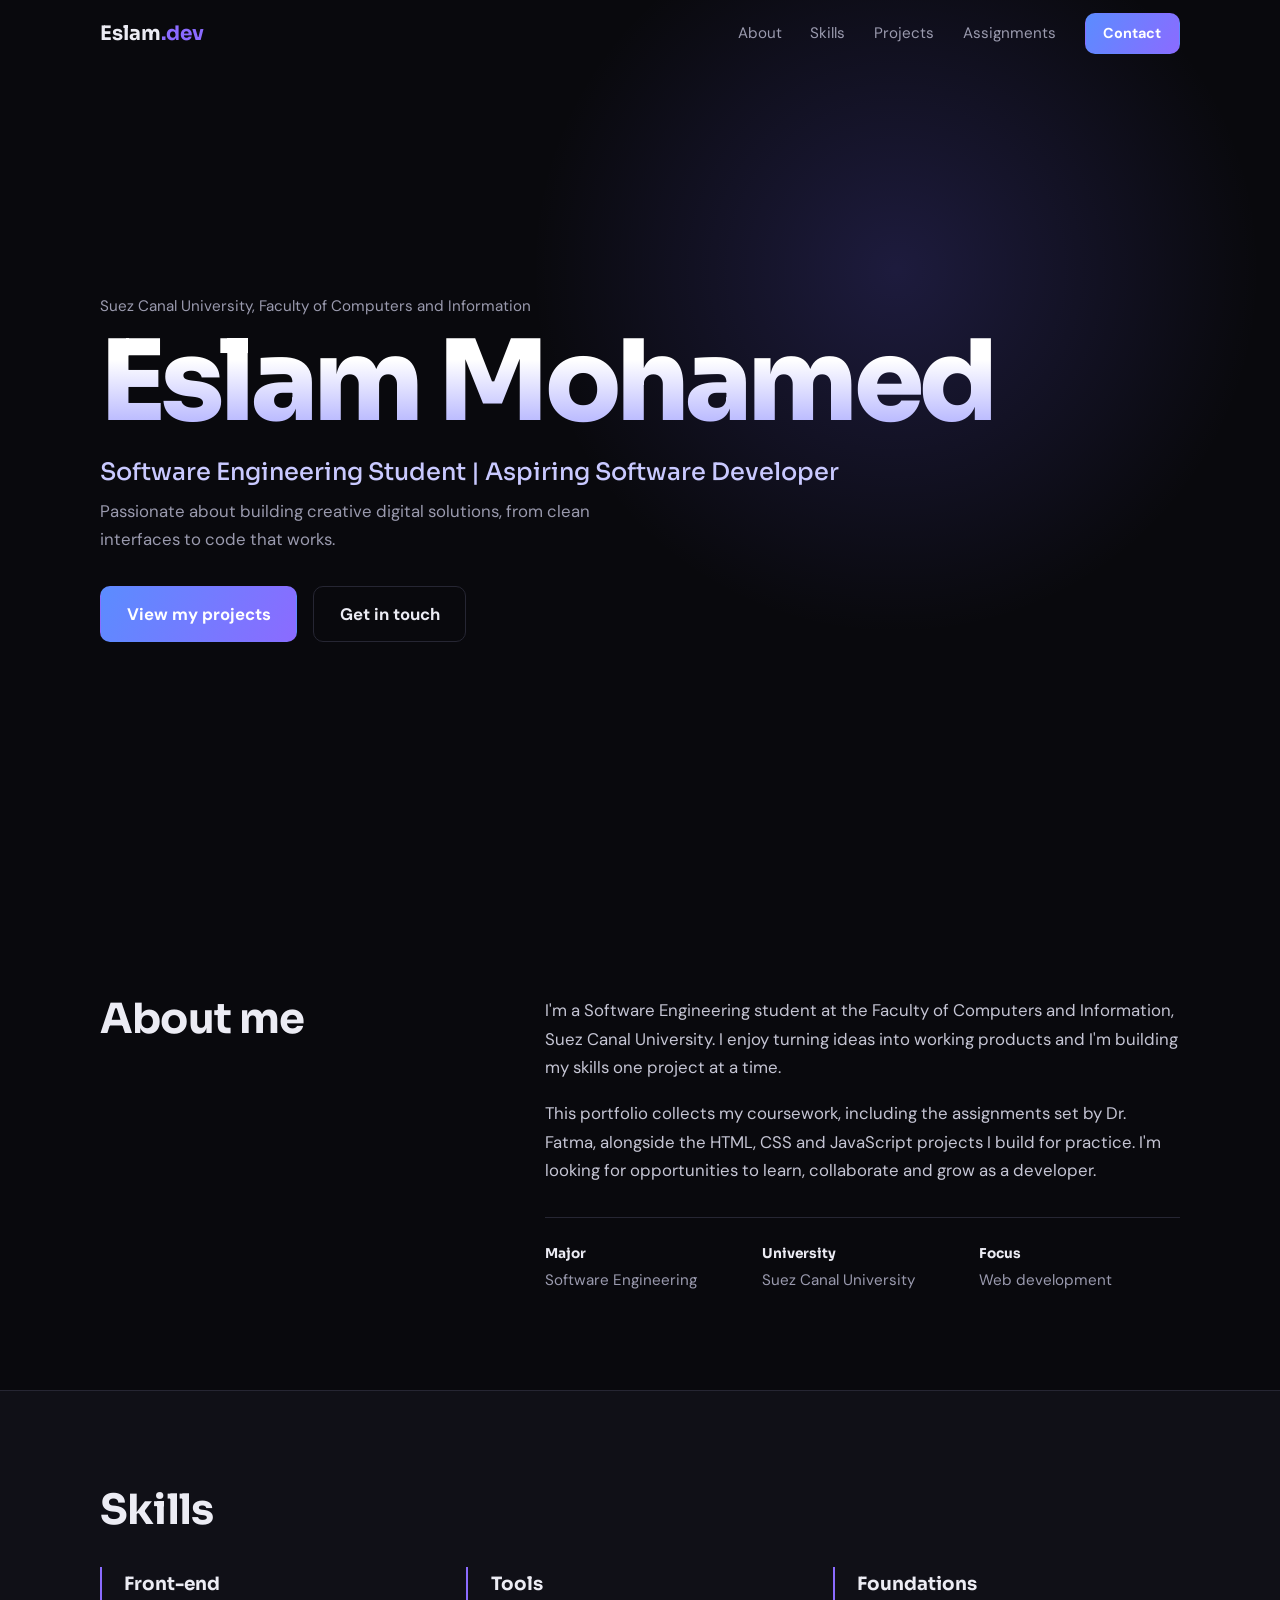
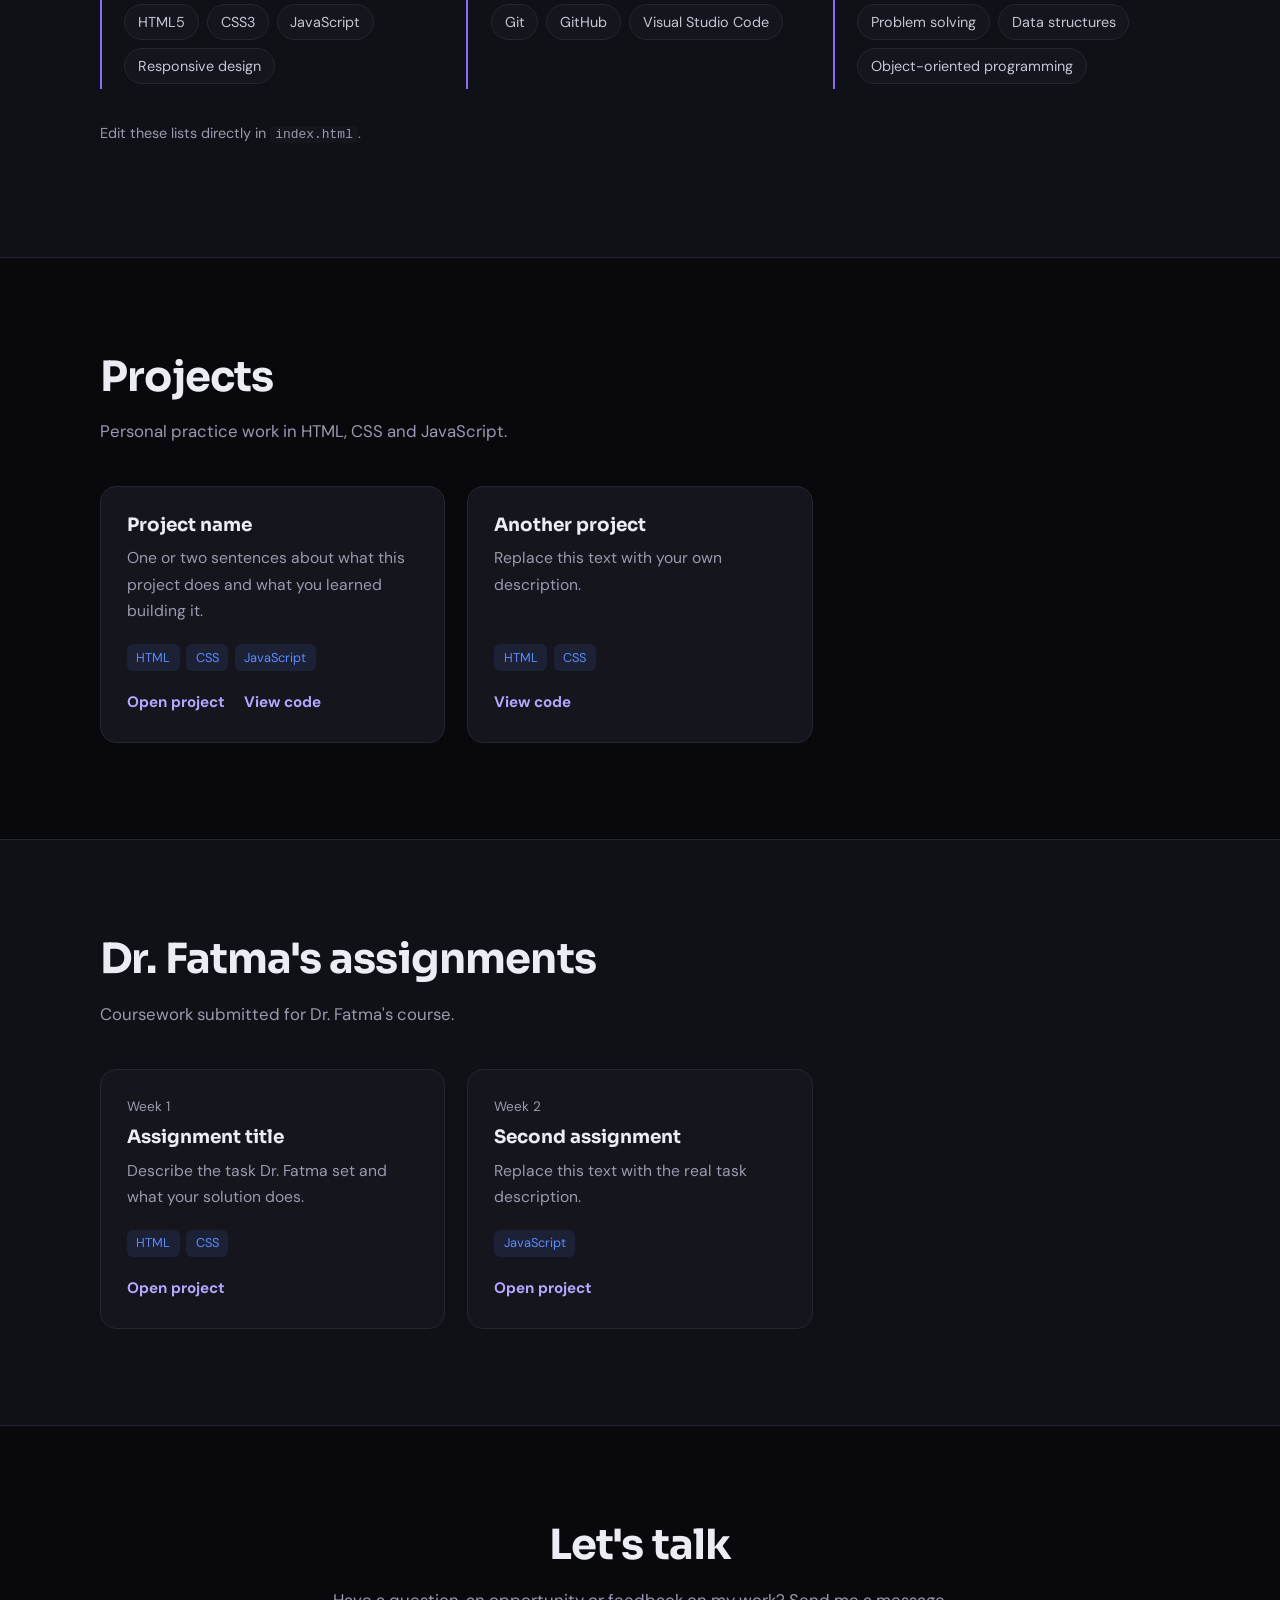
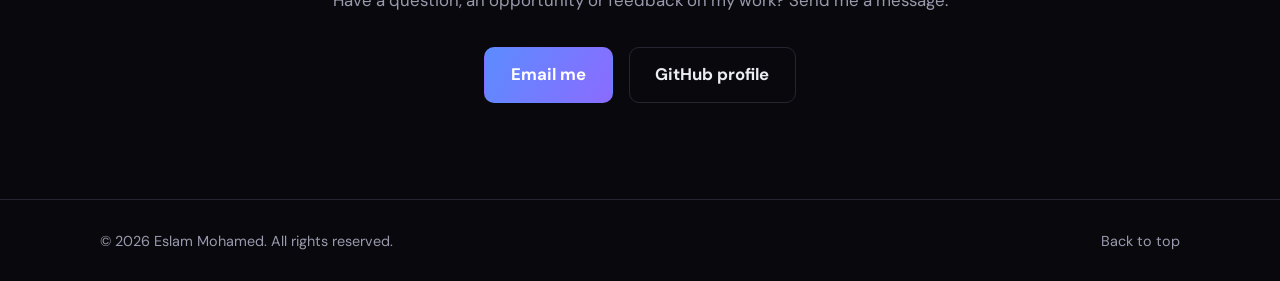
==== index.html @ 1f45b5ab "Add files via upload" ====
<!DOCTYPE html>
<html lang="en">
<head>
  <meta charset="UTF-8">
  <meta name="viewport" content="width=device-width, initial-scale=1.0">
  <title>Eslam Mohamed | Software Engineering Portfolio</title>
  <meta name="description" content="Portfolio of Eslam Mohamed, Software Engineering student at Suez Canal University.">
  <meta name="theme-color" content="#0a0a0f">
  <link rel="preconnect" href="https://fonts.googleapis.com">
  <link rel="preconnect" href="https://fonts.gstatic.com" crossorigin>
  <link href="https://fonts.googleapis.com/css2?family=DM+Sans:wght@400;500;700&family=Sora:wght@500;700;800&display=swap" rel="stylesheet">
  <link rel="stylesheet" href="css/style.css">
</head>
<body>
  <a class="skip" href="#home">Skip to content</a>

  <header class="nav" id="nav">
    <div class="wrap nav-in">
      <a href="#home" class="logo">Eslam<span>.dev</span></a>
      <button class="burger" id="burger" aria-label="Toggle menu" aria-expanded="false"><i></i><i></i></button>
      <nav class="links" id="links">
        <a href="#about">About</a>
        <a href="#skills">Skills</a>
        <a href="#projects">Projects</a>
        <a href="#assignments">Assignments</a>
        <a href="#contact" class="btn small">Contact</a>
      </nav>
    </div>
  </header>

  <main>
    <section class="hero" id="home">
      <div class="wrap">
        <p class="kicker">Suez Canal University, Faculty of Computers and Information</p>
        <h1>Eslam Mohamed</h1>
        <p class="role">Software Engineering Student | Aspiring Software Developer</p>
        <p class="lead">Passionate about building creative digital solutions, from clean interfaces to code that works.</p>
        <div class="cta">
          <a href="#projects" class="btn">View my projects</a>
          <a href="#contact" class="btn ghost">Get in touch</a>
        </div>
      </div>
    </section>

    <section id="about" class="section">
      <div class="wrap split">
        <div class="reveal">
          <h2>About me</h2>
        </div>
        <div class="reveal">
          <p>I'm a Software Engineering student at the Faculty of Computers and Information, Suez Canal University. I enjoy turning ideas into working products and I'm building my skills one project at a time.</p>
          <p>This portfolio collects my coursework, including the assignments set by Dr. Fatma, alongside the HTML, CSS and JavaScript projects I build for practice. I'm looking for opportunities to learn, collaborate and grow as a developer.</p>
          <ul class="facts">
            <li><b>Major</b>Software Engineering</li>
            <li><b>University</b>Suez Canal University</li>
            <li><b>Focus</b>Web development</li>
          </ul>
        </div>
      </div>
    </section>

    <section id="skills" class="section alt">
      <div class="wrap">
        <h2 class="reveal">Skills</h2>
        <div class="skill-grid">
          <article class="skill reveal">
            <h3>Front-end</h3>
            <ul><li>HTML5</li><li>CSS3</li><li>JavaScript</li><li>Responsive design</li></ul>
          </article>
          <article class="skill reveal">
            <h3>Tools</h3>
            <ul><li>Git</li><li>GitHub</li><li>Visual Studio Code</li></ul>
          </article>
          <article class="skill reveal">
            <h3>Foundations</h3>
            <ul><li>Problem solving</li><li>Data structures</li><li>Object-oriented programming</li></ul>
          </article>
        </div>
        <p class="note reveal">Edit these lists directly in <code>index.html</code>.</p>
      </div>
    </section>

    <section id="projects" class="section">
      <div class="wrap">
        <h2 class="reveal">Projects</h2>
        <p class="sub reveal">Personal practice work in HTML, CSS and JavaScript.</p>
        <div class="grid" id="projects-grid"></div>
      </div>
    </section>

    <section id="assignments" class="section alt">
      <div class="wrap">
        <h2 class="reveal">Dr. Fatma's assignments</h2>
        <p class="sub reveal">Coursework submitted for Dr. Fatma's course.</p>
        <div class="grid" id="assignments-grid"></div>
      </div>
    </section>

    <section id="contact" class="section">
      <div class="wrap contact reveal">
        <h2>Let's talk</h2>
        <p>Have a question, an opportunity or feedback on my work? Send me a message.</p>
        <div class="cta">
          <a class="btn" id="email-link" href="mailto:your.eslam.mohamed31227@gmail.com">Email me</a>
          <a class="btn ghost" id="github-link" href="https://github.com/EslamMohamed-SE" target="_blank" rel="noopener">GitHub profile</a>
        </div>
      </div>
    </section>
  </main>

  <footer class="footer">
    <div class="wrap foot-in">
      <p>&copy; <span id="year"></span> Eslam Mohamed. All rights reserved.</p>
      <a href="#home">Back to top</a>
    </div>
  </footer>

  <script src="js/data.js"></script>
  <script src="js/main.js"></script>
</body>
</html>
---- css/style.css ----
:root{
  --bg:#09090d; --bg2:#101017; --card:#15151e; --line:#262633;
  --text:#ececf4; --muted:#9a9aae;
  --blue:#5b8cff; --violet:#8b6bff;
  --grad:linear-gradient(120deg,var(--blue),var(--violet));
  --head:"Sora",system-ui,sans-serif; --body:"DM Sans",system-ui,sans-serif;
  --nav-h:68px;
}
*,*::before,*::after{box-sizing:border-box}
html{scroll-behavior:smooth;scroll-padding-top:var(--nav-h)}
body{margin:0;background:var(--bg);color:var(--text);font:400 1.05rem/1.7 var(--body);-webkit-font-smoothing:antialiased}
a{color:inherit;text-decoration:none}
ul{list-style:none;margin:0;padding:0}
code{background:var(--card);padding:.1em .4em;border-radius:4px;font-size:.9em}
:focus-visible{outline:2px solid var(--blue);outline-offset:3px;border-radius:4px}
.wrap{width:min(1080px,100% - 2.5rem);margin-inline:auto}
.skip{position:absolute;left:-999px;top:0;background:var(--blue);color:#000;padding:.5rem 1rem;z-index:100}
.skip:focus{left:0}

/* Nav */
.nav{position:fixed;inset:0 0 auto;height:var(--nav-h);z-index:50;transition:background .3s,border-color .3s;border-bottom:1px solid transparent}
.nav.scrolled{background:rgba(9,9,13,.85);backdrop-filter:blur(14px);border-color:var(--line)}
.nav-in{display:flex;align-items:center;justify-content:space-between;height:100%}
.logo{font:700 1.25rem var(--head)}
.logo span{color:var(--violet)}
.links{display:flex;align-items:center;gap:1.8rem;font-size:.95rem}
.links a:not(.btn){color:var(--muted);transition:color .2s}
.links a:not(.btn):hover,.links a.active{color:var(--text)}
.burger{display:none;background:none;border:0;width:40px;height:40px;cursor:pointer;position:relative}
.burger i{position:absolute;left:9px;right:9px;height:2px;background:var(--text);transition:transform .25s}
.burger i:first-child{top:15px}.burger i:last-child{top:23px}
.burger[aria-expanded="true"] i:first-child{transform:translateY(4px) rotate(45deg)}
.burger[aria-expanded="true"] i:last-child{transform:translateY(-4px) rotate(-45deg)}

/* Buttons */
.btn{display:inline-block;padding:.8rem 1.6rem;border-radius:10px;background:var(--grad);color:#fff;font-weight:700;border:1px solid transparent;cursor:pointer;transition:transform .2s,box-shadow .2s}
.btn:hover{transform:translateY(-2px);box-shadow:0 10px 30px -10px var(--violet)}
.btn.ghost{background:transparent;border-color:var(--line);color:var(--text)}
.btn.ghost:hover{border-color:var(--violet);box-shadow:none}
.btn.small{padding:.45rem 1.1rem;font-size:.9rem}

/* Hero */
.hero{min-height:100svh;display:flex;align-items:center;position:relative;overflow:hidden;padding:calc(var(--nav-h) + 2rem) 0 4rem}
.hero::before{content:"";position:absolute;inset:0;background:radial-gradient(520px circle at var(--mx,70%) var(--my,30%),rgba(110,100,255,.2),transparent 70%);pointer-events:none}
.hero .wrap{position:relative}
.hero h1{font:800 clamp(3rem,10vw,7rem)/1 var(--head);letter-spacing:-.04em;margin:.4rem 0 1.2rem;background:linear-gradient(180deg,#fff 30%,#a9a9ff);-webkit-background-clip:text;background-clip:text;color:transparent}
.kicker{color:var(--muted);margin:0;font-size:.95rem}
.role{font:500 clamp(1.1rem,2.6vw,1.5rem) var(--head);margin:0 0 .6rem;color:#c9c9ff}
.lead{max-width:46ch;color:var(--muted);margin:0 0 2rem}
.cta{display:flex;flex-wrap:wrap;gap:1rem}
.hero .wrap>*{animation:rise .8s cubic-bezier(.2,.7,.2,1) backwards}
.hero .wrap>:nth-child(2){animation-delay:.1s}.hero .wrap>:nth-child(3){animation-delay:.2s}
.hero .wrap>:nth-child(4){animation-delay:.3s}.hero .wrap>:nth-child(5){animation-delay:.4s}
@keyframes rise{from{opacity:0;transform:translateY(24px)}}

/* Sections */
.section{padding:6rem 0}
.alt{background:var(--bg2);border-block:1px solid var(--line)}
h2{font:700 clamp(1.9rem,4vw,2.6rem)/1.15 var(--head);letter-spacing:-.02em;margin:0 0 1rem}
h3{font:700 1.15rem var(--head);margin:0 0 .6rem}
.sub{color:var(--muted);margin:0 0 2.5rem;max-width:60ch}
.note{color:var(--muted);font-size:.9rem;margin-top:2rem}
.split{display:grid;grid-template-columns:1fr 1.6fr;gap:3rem}
.split p{margin:0 0 1.1rem;color:#c5c5d4;max-width:62ch}
.facts{display:grid;grid-template-columns:repeat(3,1fr);gap:1rem;margin-top:2rem;border-top:1px solid var(--line);padding-top:1.5rem}
.facts li{color:var(--muted);font-size:.95rem}
.facts b{display:block;color:var(--text);font-family:var(--head);font-size:.85rem;margin-bottom:.2rem}

/* Skills */
.skill-grid{display:grid;grid-template-columns:repeat(auto-fit,minmax(250px,1fr));gap:1.2rem;margin-top:2rem}
.skill{border-left:2px solid var(--violet);padding:.3rem 0 .3rem 1.4rem}
.skill ul{display:flex;flex-wrap:wrap;gap:.5rem}
.skill li{padding:.3rem .8rem;border:1px solid var(--line);border-radius:999px;font-size:.9rem;color:#c5c5d4;background:var(--card)}

/* Cards */
.grid{display:grid;grid-template-columns:repeat(auto-fill,minmax(300px,1fr));gap:1.4rem}
.card{background:var(--card);border:1px solid var(--line);border-radius:16px;padding:1.6rem;display:flex;flex-direction:column;transition:transform .25s,border-color .25s}
.card:hover{transform:translateY(-4px);border-color:var(--violet)}
.card p{color:var(--muted);margin:0 0 1.2rem;font-size:.98rem;flex:1}
.tags{display:flex;flex-wrap:wrap;gap:.4rem;margin-bottom:1.2rem}
.tags span{font-size:.8rem;color:var(--blue);background:rgba(91,140,255,.1);padding:.15rem .6rem;border-radius:6px}
.card-links{display:flex;gap:1.2rem;font-weight:700;font-size:.95rem}
.card-links a{color:#b5a6ff;border-bottom:1px solid transparent}
.card-links a:hover{border-color:currentColor}
.card p.meta{font-size:.85rem;color:var(--muted);margin:0 0 .4rem;flex:none}
.empty{color:var(--muted);grid-column:1/-1}

/* Contact + footer */
.contact{max-width:640px;text-align:center}
.contact p{color:var(--muted);margin:0 0 2rem}
.contact .cta{justify-content:center}
.footer{border-top:1px solid var(--line);padding:1.8rem 0;color:var(--muted);font-size:.9rem}
.foot-in{display:flex;justify-content:space-between;flex-wrap:wrap;gap:.5rem}
.foot-in p{margin:0}.foot-in a:hover{color:var(--text)}

/* Scroll reveal */
.js .reveal{opacity:0;transform:translateY(18px);transition:opacity .6s,transform .6s}
.js .reveal.in{opacity:1;transform:none}

/* Responsive */
@media (max-width:900px){
  .split{grid-template-columns:1fr;gap:1rem}
}
@media (max-width:760px){
  .burger{display:block}
  .links{position:fixed;top:var(--nav-h);left:0;right:0;flex-direction:column;align-items:flex-start;gap:1.2rem;padding:1.5rem 1.25rem;background:rgba(9,9,13,.97);border-bottom:1px solid var(--line);transform:translateY(-120%);transition:transform .3s;visibility:hidden}
  .links.open{transform:none;visibility:visible}
  .facts{grid-template-columns:1fr}
  .section{padding:4.5rem 0}
}
@media (prefers-reduced-motion:reduce){
  html{scroll-behavior:auto}
  *{animation:none!important;transition:none!important}
  .js .reveal{opacity:1;transform:none}
}
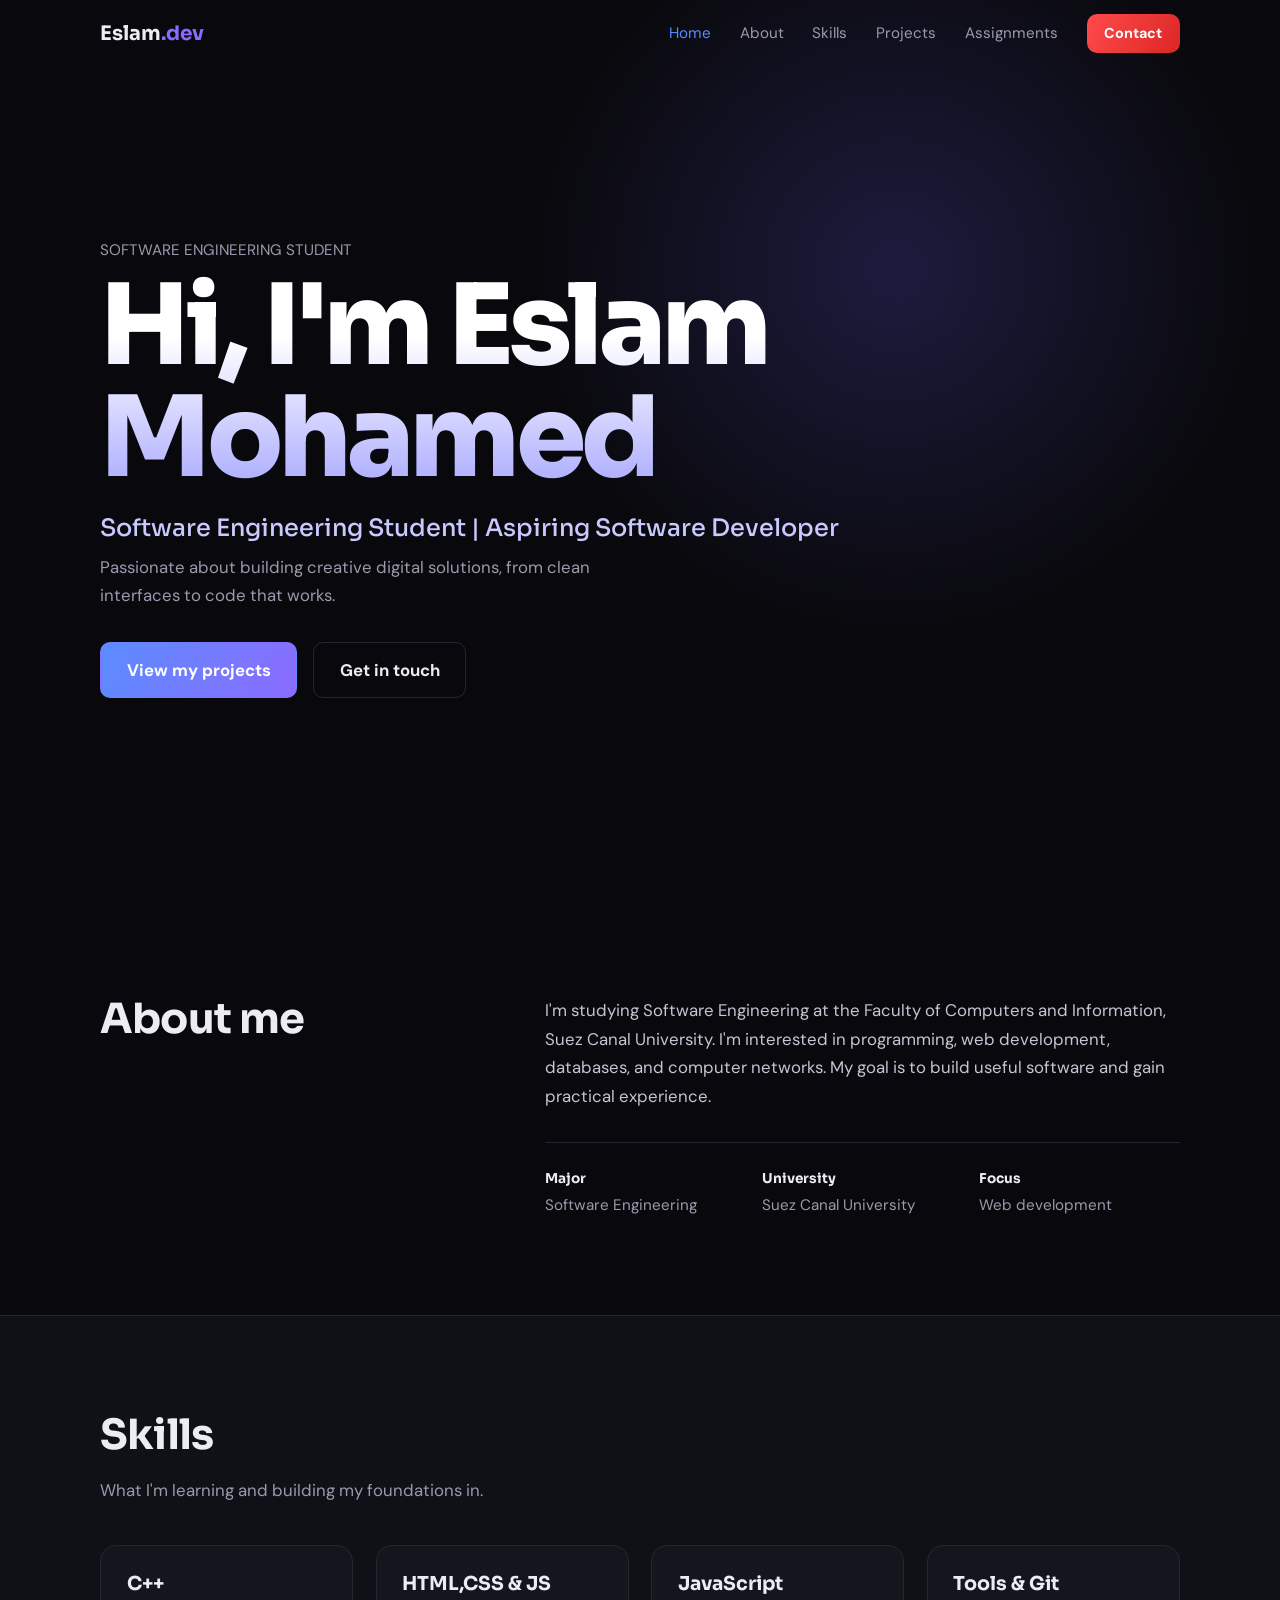
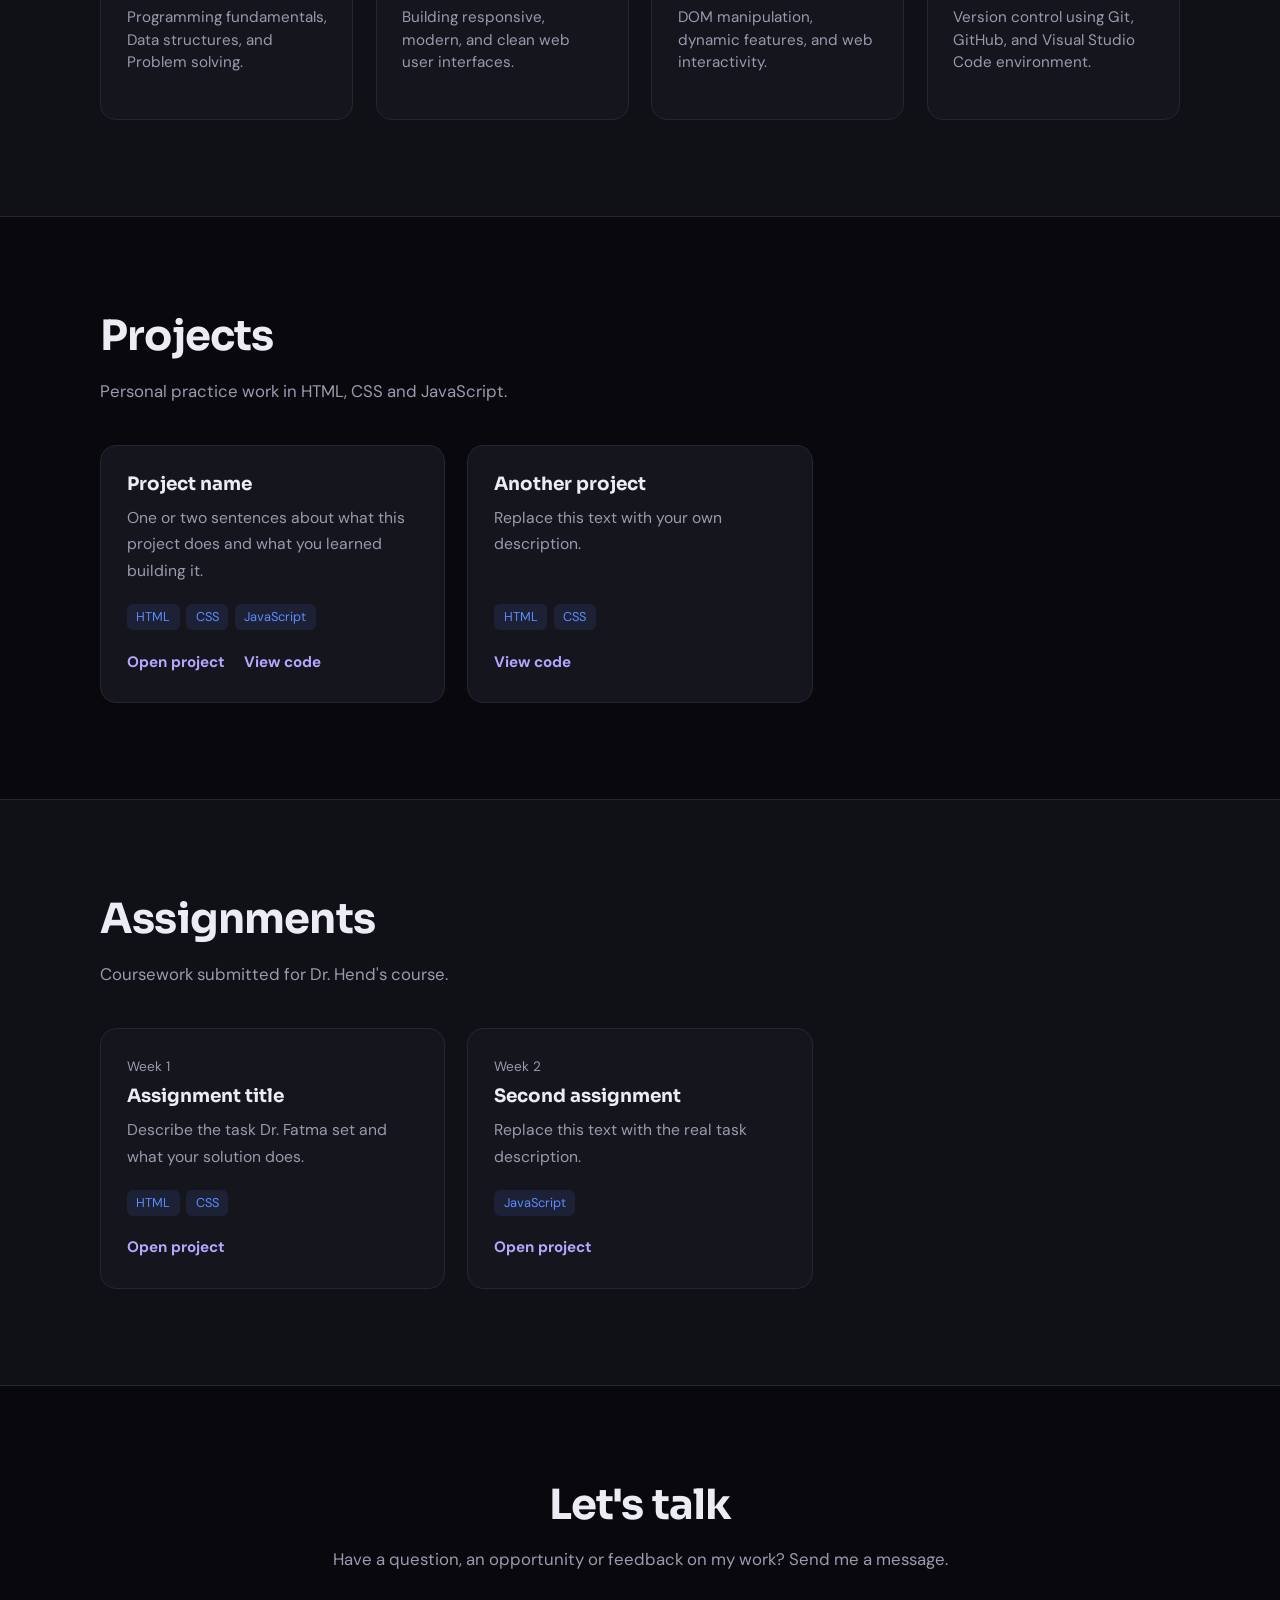
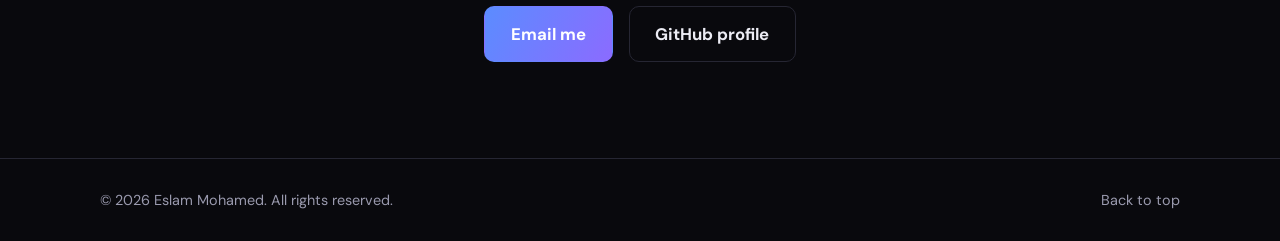
==== commit 6511983f: "Add files via upload" ====
--- a/index.html
+++ b/index.html
@@ -14,25 +14,26 @@
 <body>
   <a class="skip" href="#home">Skip to content</a>
 
-  <header class="nav" id="nav">
-    <div class="wrap nav-in">
-      <a href="#home" class="logo">Eslam<span>.dev</span></a>
-      <button class="burger" id="burger" aria-label="Toggle menu" aria-expanded="false"><i></i><i></i></button>
-      <nav class="links" id="links">
-        <a href="#about">About</a>
-        <a href="#skills">Skills</a>
-        <a href="#projects">Projects</a>
-        <a href="#assignments">Assignments</a>
-        <a href="#contact" class="btn small">Contact</a>
-      </nav>
-    </div>
-  </header>
+ <header class="nav" id="nav">
+  <div class="wrap nav-in">
+    <a href="#home" class="logo">Eslam<span>.dev</span></a>
+    <button class="burger" id="burger" aria-label="Toggle menu" aria-expanded="false"><i></i><i></i></button>
+    <nav class="links" id="links">
+      <a href="#home">Home</a>
+      <a href="#about">About</a>
+      <a href="#skills">Skills</a>
+      <a href="#projects">Projects</a>
+      <a href="#assignments">Assignments</a>
+      <a href="#contact" class="btn small btn-danger">Contact</a>
+    </nav>
+  </div>
+</header>
 
   <main>
     <section class="hero" id="home">
       <div class="wrap">
-        <p class="kicker">Suez Canal University, Faculty of Computers and Information</p>
-        <h1>Eslam Mohamed</h1>
+        <p class="kicker">SOFTWARE ENGINEERING STUDENT</p>
+        <h1>Hi, I'm Eslam Mohamed</h1>
         <p class="role">Software Engineering Student | Aspiring Software Developer</p>
         <p class="lead">Passionate about building creative digital solutions, from clean interfaces to code that works.</p>
         <div class="cta">
@@ -48,8 +49,7 @@
           <h2>About me</h2>
         </div>
         <div class="reveal">
-          <p>I'm a Software Engineering student at the Faculty of Computers and Information, Suez Canal University. I enjoy turning ideas into working products and I'm building my skills one project at a time.</p>
-          <p>This portfolio collects my coursework, including the assignments set by Dr. Fatma, alongside the HTML, CSS and JavaScript projects I build for practice. I'm looking for opportunities to learn, collaborate and grow as a developer.</p>
+          <p>I'm studying Software Engineering at the Faculty of Computers and Information, Suez Canal University. I'm interested in programming, web development, databases, and computer networks. My goal is to build useful software and gain practical experience.</p>
           <ul class="facts">
             <li><b>Major</b>Software Engineering</li>
             <li><b>University</b>Suez Canal University</li>
@@ -59,24 +59,38 @@
       </div>
     </section>
 
-    <section id="skills" class="section alt">
+ <section id="skills" class="section alt">
       <div class="wrap">
         <h2 class="reveal">Skills</h2>
+        <p class="sub reveal">What I'm learning and building my foundations in.</p>
+        
         <div class="skill-grid">
-          <article class="skill reveal">
-            <h3>Front-end</h3>
-            <ul><li>HTML5</li><li>CSS3</li><li>JavaScript</li><li>Responsive design</li></ul>
+          
+          <article class="skill-card reveal">
+            <h3>C++</h3>
+            <p>Programming fundamentals, Data structures, and Problem solving.</p>
+
           </article>
-          <article class="skill reveal">
-            <h3>Tools</h3>
-            <ul><li>Git</li><li>GitHub</li><li>Visual Studio Code</li></ul>
+
+          <article class="skill-card reveal">
+            <h3>HTML,CSS & JS</h3>
+            <p>Building responsive, modern, and clean web user interfaces.</p>
+
           </article>
-          <article class="skill reveal">
-            <h3>Foundations</h3>
-            <ul><li>Problem solving</li><li>Data structures</li><li>Object-oriented programming</li></ul>
+
+          <article class="skill-card reveal">
+            <h3>JavaScript</h3>
+            <p>DOM manipulation, dynamic features, and web interactivity.</p>
+
           </article>
+
+          <article class="skill-card reveal">
+            <h3>Tools & Git</h3>
+            <p>Version control using Git, GitHub, and Visual Studio Code environment.</p>
+
+          </article>
+
         </div>
-        <p class="note reveal">Edit these lists directly in <code>index.html</code>.</p>
       </div>
     </section>
 
@@ -90,8 +104,8 @@
 
     <section id="assignments" class="section alt">
       <div class="wrap">
-        <h2 class="reveal">Dr. Fatma's assignments</h2>
-        <p class="sub reveal">Coursework submitted for Dr. Fatma's course.</p>
+        <h2 class="reveal">Assignments</h2>
+        <p class="sub reveal">Coursework submitted for Dr. Hend's course.</p>
         <div class="grid" id="assignments-grid"></div>
       </div>
     </section>
@@ -101,7 +115,7 @@
         <h2>Let's talk</h2>
         <p>Have a question, an opportunity or feedback on my work? Send me a message.</p>
         <div class="cta">
-          <a class="btn" id="email-link" href="mailto:your.eslam.mohamed31227@gmail.com">Email me</a>
+          <a class="btn" id="email-link" href="mailto:your.eslam.mohamed31227@gmail">Email me</a>
           <a class="btn ghost" id="github-link" href="https://github.com/EslamMohamed-SE" target="_blank" rel="noopener">GitHub profile</a>
         </div>
       </div>
--- a/css/style.css
+++ b/css/style.css
@@ -66,12 +66,50 @@
 .facts li{color:var(--muted);font-size:.95rem}
 .facts b{display:block;color:var(--text);font-family:var(--head);font-size:.85rem;margin-bottom:.2rem}
 
-/* Skills */
-.skill-grid{display:grid;grid-template-columns:repeat(auto-fit,minmax(250px,1fr));gap:1.2rem;margin-top:2rem}
-.skill{border-left:2px solid var(--violet);padding:.3rem 0 .3rem 1.4rem}
-.skill ul{display:flex;flex-wrap:wrap;gap:.5rem}
-.skill li{padding:.3rem .8rem;border:1px solid var(--line);border-radius:999px;font-size:.9rem;color:#c5c5d4;background:var(--card)}
-
+/* Skills Cards - Custom Layout */
+.skill-grid {
+  display: grid;
+  grid-template-columns: repeat(auto-fill, minmax(240px, 1fr));
+  gap: 1.4rem;
+  margin-top: 1.5rem;
+}
+
+.skill-card {
+  background: var(--card);
+  border: 1px solid var(--line);
+  border-radius: 16px;
+  padding: 1.6rem;
+  display: flex;
+  flex-direction: column;
+  justify-content: space-between;
+  transition: transform 0.25s, border-color 0.25s, box-shadow 0.25s;
+}
+
+.skill-card:hover {
+  transform: translateY(-4px);
+  border-color: var(--violet);
+  box-shadow: 0 10px 30px -10px rgba(139, 107, 255, 0.15);
+}
+
+.skill-card h3 {
+  font: 700 1.2rem var(--head);
+  color: var(--text);
+  margin: 0 0 0.6rem 0;
+}
+
+.skill-card p {
+  color: var(--muted);
+  font-size: 0.95rem;
+  line-height: 1.5;
+  margin: 0 0 1.2rem 0;
+  flex: 1;
+}
+
+.skill-status {
+  font-size: 0.85rem;
+  font-weight: 700;
+  color: var(--blue);
+}
 /* Cards */
 .grid{display:grid;grid-template-columns:repeat(auto-fill,minmax(300px,1fr));gap:1.4rem}
 .card{background:var(--card);border:1px solid var(--line);border-radius:16px;padding:1.6rem;display:flex;flex-direction:column;transition:transform .25s,border-color .25s}
@@ -113,3 +151,73 @@
   *{animation:none!important;transition:none!important}
   .js .reveal{opacity:1;transform:none}
 }
+/* ==========================================
+   1. Navigation Active Link & Contact Button
+   ========================================== */
+
+/* جعل اللينك النشط ينور باللون الأزرق */
+.links a:not(.btn).active,
+.links a:not(.btn):hover {
+  color: var(--blue) !important;
+}
+
+/* تحويل زرار Contact للون الأحمر */
+.btn.btn-danger {
+  background: linear-gradient(120deg, #ff4b4b, #dc2626) !important;
+  color: #ffffff !important;
+  border: none;
+}
+
+.btn.btn-danger:hover {
+  box-shadow: 0 10px 25px -10px rgba(220, 38, 38, 0.5) !important;
+  transform: translateY(-2px);
+}
+
+
+/* ==========================================
+   2. Skills Cards Layout
+   ========================================== */
+
+.skill-grid {
+  display: grid;
+  grid-template-columns: repeat(auto-fill, minmax(240px, 1fr));
+  gap: 1.4rem;
+  margin-top: 1.5rem;
+}
+
+.skill-card {
+  background: var(--card);
+  border: 1px solid var(--line);
+  border-radius: 16px;
+  padding: 1.6rem;
+  display: flex;
+  flex-direction: column;
+  justify-content: space-between;
+  transition: transform 0.25s, border-color 0.25s, box-shadow 0.25s;
+}
+
+.skill-card:hover {
+  transform: translateY(-4px);
+  border-color: var(--violet);
+  box-shadow: 0 10px 30px -10px rgba(139, 107, 255, 0.15);
+}
+
+.skill-card h3 {
+  font: 700 1.2rem var(--head);
+  color: var(--text);
+  margin: 0 0 0.6rem 0;
+}
+
+.skill-card p {
+  color: var(--muted);
+  font-size: 0.95rem;
+  line-height: 1.5;
+  margin: 0 0 1.2rem 0;
+  flex: 1;
+}
+
+.skill-status {
+  font-size: 0.85rem;
+  font-weight: 700;
+  color: var(--blue);
+}
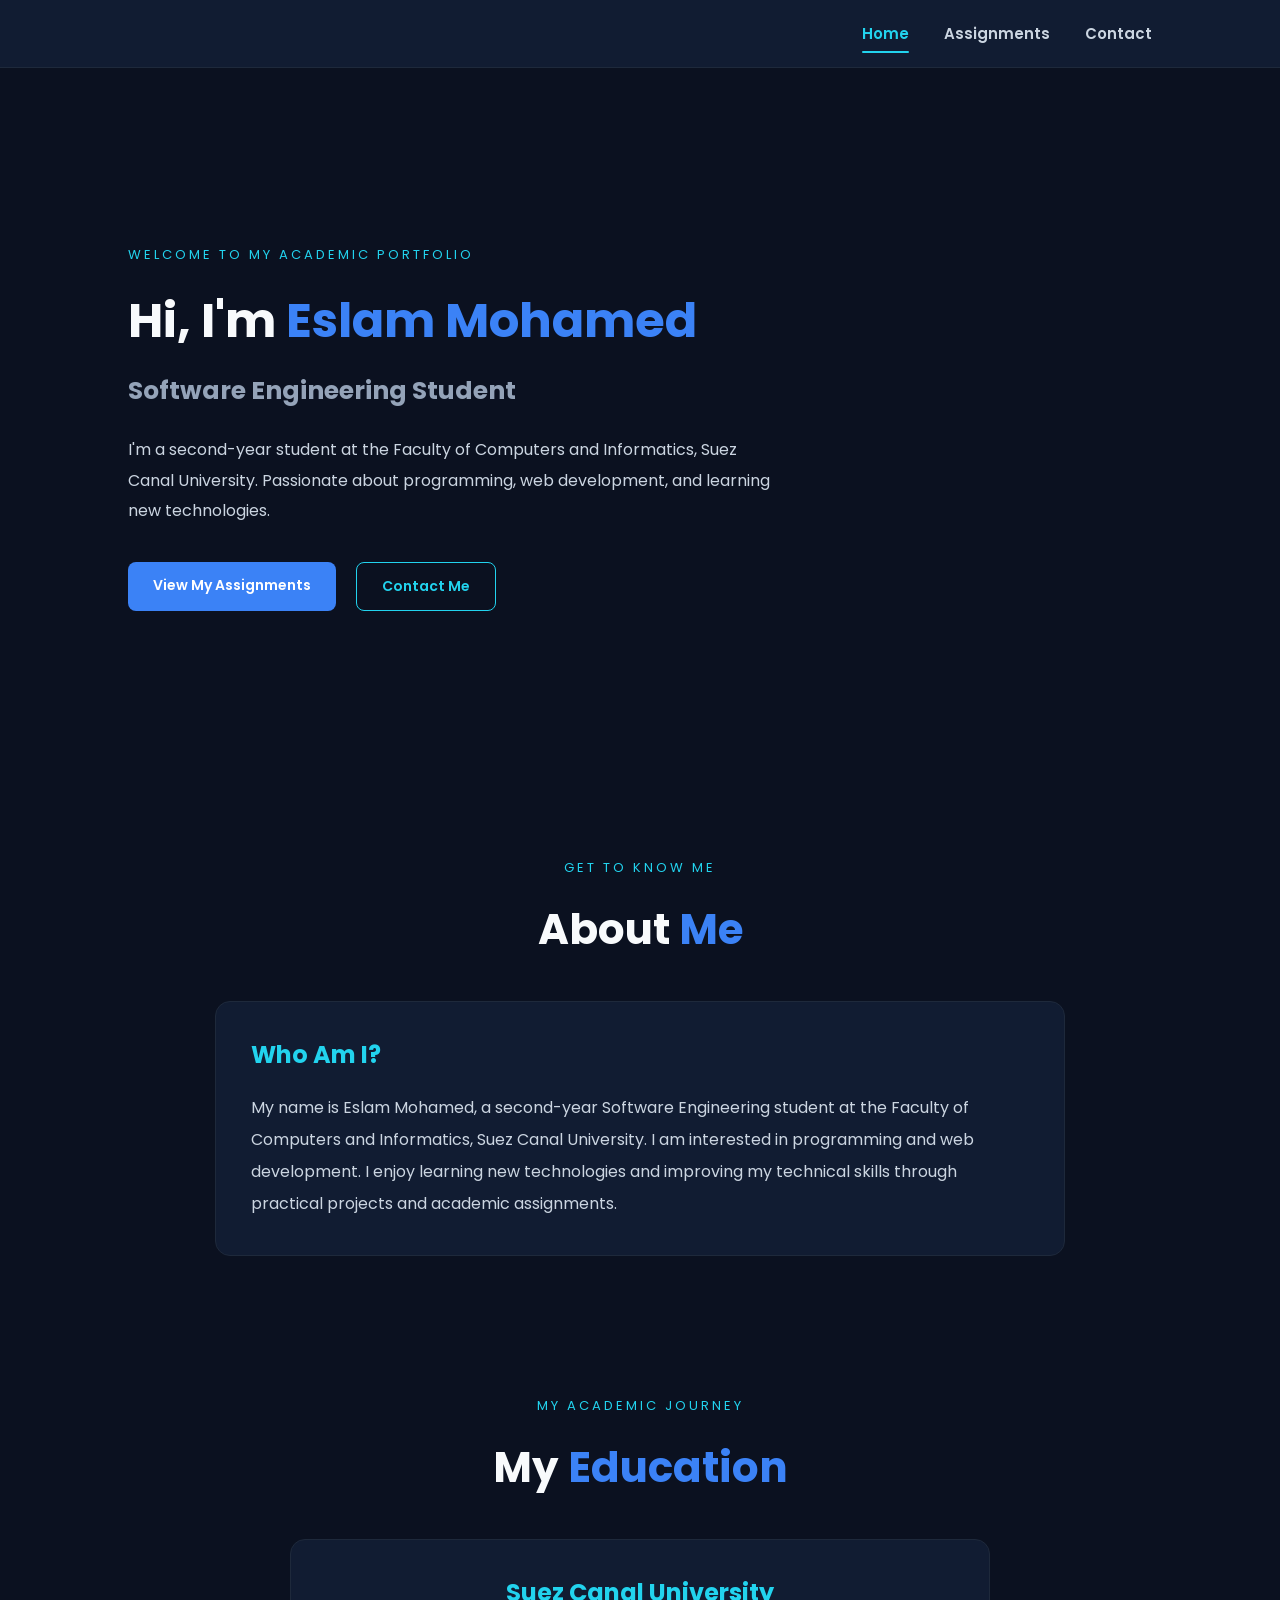
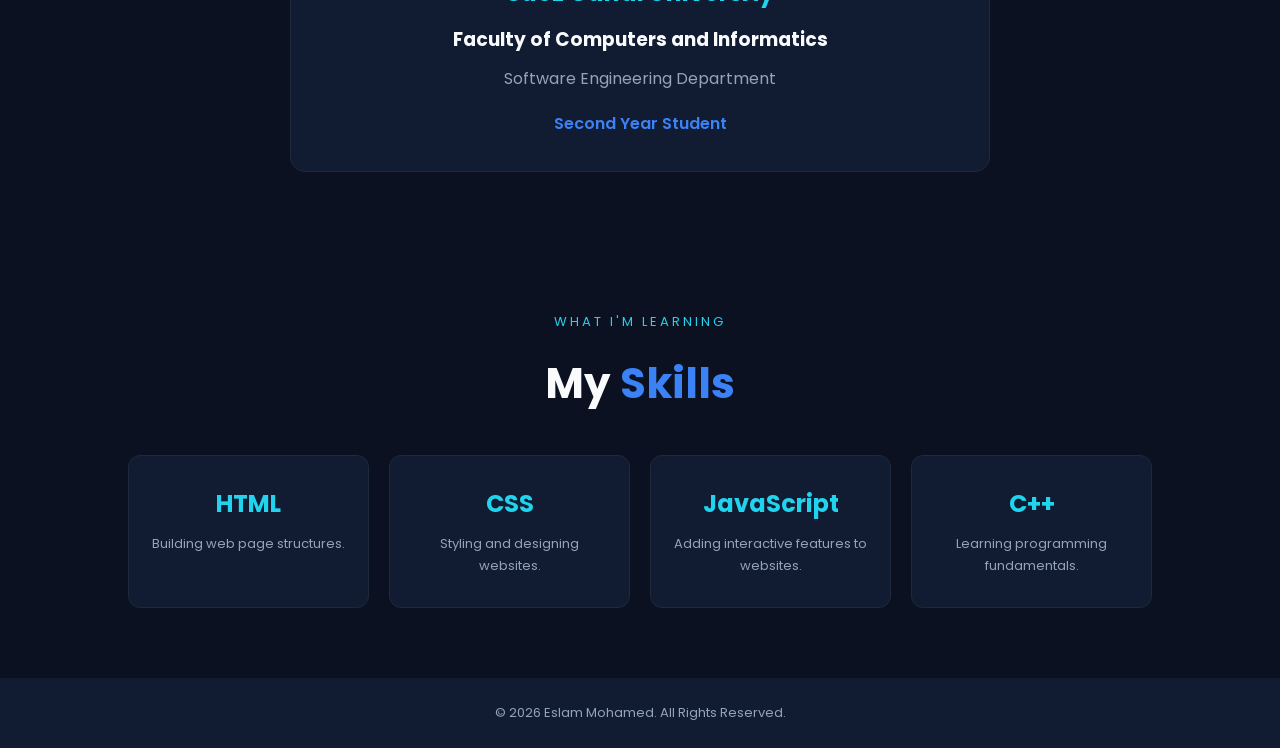
==== commit 5fa71c7d: "Update Academic Portfolio" ====
--- a/index.html
+++ b/index.html
@@ -1,135 +1,141 @@
 <!DOCTYPE html>
-<html lang="en">
-<head>
-  <meta charset="UTF-8">
-  <meta name="viewport" content="width=device-width, initial-scale=1.0">
-  <title>Eslam Mohamed | Software Engineering Portfolio</title>
-  <meta name="description" content="Portfolio of Eslam Mohamed, Software Engineering student at Suez Canal University.">
-  <meta name="theme-color" content="#0a0a0f">
-  <link rel="preconnect" href="https://fonts.googleapis.com">
-  <link rel="preconnect" href="https://fonts.gstatic.com" crossorigin>
-  <link href="https://fonts.googleapis.com/css2?family=DM+Sans:wght@400;500;700&family=Sora:wght@500;700;800&display=swap" rel="stylesheet">
-  <link rel="stylesheet" href="css/style.css">
+
+<html lang="en"> <head> <meta charset="UTF-8"> <meta name="viewport" content="width=device-width, initial-scale=1.0"> <title>Eslam Mohamed | Academic Portfolio</title>
+
+<link rel="stylesheet" href="css/style.css">
+
 </head>
+
 <body>
-  <a class="skip" href="#home">Skip to content</a>
 
- <header class="nav" id="nav">
-  <div class="wrap nav-in">
-    <a href="#home" class="logo">Eslam<span>.dev</span></a>
-    <button class="burger" id="burger" aria-label="Toggle menu" aria-expanded="false"><i></i><i></i></button>
-    <nav class="links" id="links">
-      <a href="#home">Home</a>
-      <a href="#about">About</a>
-      <a href="#skills">Skills</a>
-      <a href="#projects">Projects</a>
-      <a href="#assignments">Assignments</a>
-      <a href="#contact" class="btn small btn-danger">Contact</a>
-    </nav>
-  </div>
+<header>
+   <nav>
+    <a href="index.html" class="active">Home</a>
+    <a href="assignments.html">Assignments</a>
+    <a href="contact.html">Contact</a>
+</nav>
 </header>
 
-  <main>
-    <section class="hero" id="home">
-      <div class="wrap">
-        <p class="kicker">SOFTWARE ENGINEERING STUDENT</p>
-        <h1>Hi, I'm Eslam Mohamed</h1>
-        <p class="role">Software Engineering Student | Aspiring Software Developer</p>
-        <p class="lead">Passionate about building creative digital solutions, from clean interfaces to code that works.</p>
-        <div class="cta">
-          <a href="#projects" class="btn">View my projects</a>
-          <a href="#contact" class="btn ghost">Get in touch</a>
-        </div>
-      </div>
-    </section>
+<main>
+    <section class="hero">
+        <div class="hero-content">
 
-    <section id="about" class="section">
-      <div class="wrap split">
-        <div class="reveal">
-          <h2>About me</h2>
-        </div>
-        <div class="reveal">
-          <p>I'm studying Software Engineering at the Faculty of Computers and Information, Suez Canal University. I'm interested in programming, web development, databases, and computer networks. My goal is to build useful software and gain practical experience.</p>
-          <ul class="facts">
-            <li><b>Major</b>Software Engineering</li>
-            <li><b>University</b>Suez Canal University</li>
-            <li><b>Focus</b>Web development</li>
-          </ul>
-        </div>
-      </div>
-    </section>
+            <p class="welcome">WELCOME TO MY ACADEMIC PORTFOLIO</p>
 
- <section id="skills" class="section alt">
-      <div class="wrap">
-        <h2 class="reveal">Skills</h2>
-        <p class="sub reveal">What I'm learning and building my foundations in.</p>
-        
-        <div class="skill-grid">
-          
-          <article class="skill-card reveal">
-            <h3>C++</h3>
-            <p>Programming fundamentals, Data structures, and Problem solving.</p>
+            <h1>Hi, I'm <span>Eslam Mohamed</span></h1>
 
-          </article>
+            <h2>Software Engineering Student</h2>
 
-          <article class="skill-card reveal">
-            <h3>HTML,CSS & JS</h3>
-            <p>Building responsive, modern, and clean web user interfaces.</p>
+            <p class="description">
+                I'm a second-year student at the Faculty of Computers
+                and Informatics, Suez Canal University.
+                Passionate about programming, web development,
+                and learning new technologies.
+            </p>
 
-          </article>
+            <div class="hero-buttons">
+                <a href="assignments.html" class="btn primary-btn">
+                    View My Assignments
+                </a>
 
-          <article class="skill-card reveal">
-            <h3>JavaScript</h3>
-            <p>DOM manipulation, dynamic features, and web interactivity.</p>
-
-          </article>
-
-          <article class="skill-card reveal">
-            <h3>Tools & Git</h3>
-            <p>Version control using Git, GitHub, and Visual Studio Code environment.</p>
-
-          </article>
+                <a href="contact.html" class="btn secondary-btn">
+                    Contact Me
+                </a>
+            </div>
 
         </div>
-      </div>
     </section>
+    <!-- About Me Section -->
 
-    <section id="projects" class="section">
-      <div class="wrap">
-        <h2 class="reveal">Projects</h2>
-        <p class="sub reveal">Personal practice work in HTML, CSS and JavaScript.</p>
-        <div class="grid" id="projects-grid"></div>
-      </div>
-    </section>
+<section class="about-section">
 
-    <section id="assignments" class="section alt">
-      <div class="wrap">
-        <h2 class="reveal">Assignments</h2>
-        <p class="sub reveal">Coursework submitted for Dr. Hend's course.</p>
-        <div class="grid" id="assignments-grid"></div>
-      </div>
-    </section>
+    <div class="section-header">
+        <p class="welcome">GET TO KNOW ME</p>
+        <h1>About <span>Me</span></h1>
+    </div>
 
-    <section id="contact" class="section">
-      <div class="wrap contact reveal">
-        <h2>Let's talk</h2>
-        <p>Have a question, an opportunity or feedback on my work? Send me a message.</p>
-        <div class="cta">
-          <a class="btn" id="email-link" href="mailto:your.eslam.mohamed31227@gmail">Email me</a>
-          <a class="btn ghost" id="github-link" href="https://github.com/EslamMohamed-SE" target="_blank" rel="noopener">GitHub profile</a>
+    <div class="about-content">
+
+        <h2>Who Am I?</h2>
+
+        <p>
+            My name is Eslam Mohamed, a second-year Software
+            Engineering student at the Faculty of Computers
+            and Informatics, Suez Canal University.
+
+            I am interested in programming and web development.
+            I enjoy learning new technologies and improving
+            my technical skills through practical projects
+            and academic assignments.
+        </p>
+
+    </div>
+
+</section>
+
+
+<!-- Education Section -->
+
+<section class="education-section">
+
+    <div class="section-header">
+        <p class="welcome">MY ACADEMIC JOURNEY</p>
+        <h1>My <span>Education</span></h1>
+    </div>
+
+    <div class="education-card">
+
+        <h2>Suez Canal University</h2>
+
+        <h3>Faculty of Computers and Informatics</h3>
+
+        <p>Software Engineering Department</p>
+
+        <span>Second Year Student</span>
+
+    </div>
+
+</section>
+
+
+<!-- Skills Section -->
+
+<section class="skills-section">
+
+    <div class="section-header">
+        <p class="welcome">WHAT I'M LEARNING</p>
+        <h1>My <span>Skills</span></h1>
+    </div>
+
+    <div class="skills-grid">
+
+        <div class="skill-card">
+            <h2>HTML</h2>
+            <p>Building web page structures.</p>
         </div>
-      </div>
-    </section>
-  </main>
 
-  <footer class="footer">
-    <div class="wrap foot-in">
-      <p>&copy; <span id="year"></span> Eslam Mohamed. All rights reserved.</p>
-      <a href="#home">Back to top</a>
+        <div class="skill-card">
+            <h2>CSS</h2>
+            <p>Styling and designing websites.</p>
+        </div>
+
+        <div class="skill-card">
+            <h2>JavaScript</h2>
+            <p>Adding interactive features to websites.</p>
+        </div>
+
+        <div class="skill-card">
+            <h2>C++</h2>
+            <p>Learning programming fundamentals.</p>
+        </div>
+
     </div>
-  </footer>
 
-  <script src="js/data.js"></script>
-  <script src="js/main.js"></script>
-</body>
-</html>
+</section>
+</main>
+
+<footer>
+    <p>© 2026 Eslam Mohamed. All Rights Reserved.</p>
+</footer>
+
+</body> </html>
--- a/css/style.css
+++ b/css/style.css
@@ -1,223 +1,622 @@
-:root{
-  --bg:#09090d; --bg2:#101017; --card:#15151e; --line:#262633;
-  --text:#ececf4; --muted:#9a9aae;
-  --blue:#5b8cff; --violet:#8b6bff;
-  --grad:linear-gradient(120deg,var(--blue),var(--violet));
-  --head:"Sora",system-ui,sans-serif; --body:"DM Sans",system-ui,sans-serif;
-  --nav-h:68px;
-}
-*,*::before,*::after{box-sizing:border-box}
-html{scroll-behavior:smooth;scroll-padding-top:var(--nav-h)}
-body{margin:0;background:var(--bg);color:var(--text);font:400 1.05rem/1.7 var(--body);-webkit-font-smoothing:antialiased}
-a{color:inherit;text-decoration:none}
-ul{list-style:none;margin:0;padding:0}
-code{background:var(--card);padding:.1em .4em;border-radius:4px;font-size:.9em}
-:focus-visible{outline:2px solid var(--blue);outline-offset:3px;border-radius:4px}
-.wrap{width:min(1080px,100% - 2.5rem);margin-inline:auto}
-.skip{position:absolute;left:-999px;top:0;background:var(--blue);color:#000;padding:.5rem 1rem;z-index:100}
-.skip:focus{left:0}
-
-/* Nav */
-.nav{position:fixed;inset:0 0 auto;height:var(--nav-h);z-index:50;transition:background .3s,border-color .3s;border-bottom:1px solid transparent}
-.nav.scrolled{background:rgba(9,9,13,.85);backdrop-filter:blur(14px);border-color:var(--line)}
-.nav-in{display:flex;align-items:center;justify-content:space-between;height:100%}
-.logo{font:700 1.25rem var(--head)}
-.logo span{color:var(--violet)}
-.links{display:flex;align-items:center;gap:1.8rem;font-size:.95rem}
-.links a:not(.btn){color:var(--muted);transition:color .2s}
-.links a:not(.btn):hover,.links a.active{color:var(--text)}
-.burger{display:none;background:none;border:0;width:40px;height:40px;cursor:pointer;position:relative}
-.burger i{position:absolute;left:9px;right:9px;height:2px;background:var(--text);transition:transform .25s}
-.burger i:first-child{top:15px}.burger i:last-child{top:23px}
-.burger[aria-expanded="true"] i:first-child{transform:translateY(4px) rotate(45deg)}
-.burger[aria-expanded="true"] i:last-child{transform:translateY(-4px) rotate(-45deg)}
+@import url('https://fonts.googleapis.com/css2?family=Poppins:wght@300;400;500;600;700;800&display=swap');
+
+* {
+  margin: 0;
+  padding: 0;
+  box-sizing: border-box;
+  }
+
+body {
+font-family: 'Poppins', sans-serif;
+background-color: #0B1120;
+color: #F8FAFC;
+}
+
+/* Navigation Bar */
+
+.navbar {
+display: flex;
+justify-content: space-between;
+align-items: center;
+padding: 25px 10%;
+background-color: #111C32;
+}
+
+.logo {
+font-size: 28px;
+font-weight: 700;
+}
+
+.logo span {
+color: #22D3EE;
+}
+
+.nav-links {
+display: flex;
+list-style: none;
+gap: 35px;
+}
+
+.nav-links a {
+text-decoration: none;
+color: #CBD5E1;
+font-size: 15px;
+transition: 0.3s;
+}
+
+.nav-links a:hover {
+color: #22D3EE;
+}
+
+/* Hero Section */
+
+.hero {
+min-height: 80vh;
+display: flex;
+align-items: center;
+padding: 60px 10%;
+}
+
+.hero-content {
+max-width: 750px;
+}
+
+.welcome {
+color: #22D3EE;
+font-size: 13px;
+letter-spacing: 3px;
+margin-bottom: 20px;
+}
+
+.hero h1 {
+font-size: 48px;
+margin-bottom: 15px;
+}
+
+.hero h1 span {
+color: #3B82F6;
+}
+
+.hero h2 {
+color: #94A3B8;
+font-size: 25px;
+margin-bottom: 25px;
+}
+
+.description {
+color: #CBD5E1;
+line-height: 1.9;
+font-size: 16px;
+max-width: 650px;
+}
 
 /* Buttons */
-.btn{display:inline-block;padding:.8rem 1.6rem;border-radius:10px;background:var(--grad);color:#fff;font-weight:700;border:1px solid transparent;cursor:pointer;transition:transform .2s,box-shadow .2s}
-.btn:hover{transform:translateY(-2px);box-shadow:0 10px 30px -10px var(--violet)}
-.btn.ghost{background:transparent;border-color:var(--line);color:var(--text)}
-.btn.ghost:hover{border-color:var(--violet);box-shadow:none}
-.btn.small{padding:.45rem 1.1rem;font-size:.9rem}
-
-/* Hero */
-.hero{min-height:100svh;display:flex;align-items:center;position:relative;overflow:hidden;padding:calc(var(--nav-h) + 2rem) 0 4rem}
-.hero::before{content:"";position:absolute;inset:0;background:radial-gradient(520px circle at var(--mx,70%) var(--my,30%),rgba(110,100,255,.2),transparent 70%);pointer-events:none}
-.hero .wrap{position:relative}
-.hero h1{font:800 clamp(3rem,10vw,7rem)/1 var(--head);letter-spacing:-.04em;margin:.4rem 0 1.2rem;background:linear-gradient(180deg,#fff 30%,#a9a9ff);-webkit-background-clip:text;background-clip:text;color:transparent}
-.kicker{color:var(--muted);margin:0;font-size:.95rem}
-.role{font:500 clamp(1.1rem,2.6vw,1.5rem) var(--head);margin:0 0 .6rem;color:#c9c9ff}
-.lead{max-width:46ch;color:var(--muted);margin:0 0 2rem}
-.cta{display:flex;flex-wrap:wrap;gap:1rem}
-.hero .wrap>*{animation:rise .8s cubic-bezier(.2,.7,.2,1) backwards}
-.hero .wrap>:nth-child(2){animation-delay:.1s}.hero .wrap>:nth-child(3){animation-delay:.2s}
-.hero .wrap>:nth-child(4){animation-delay:.3s}.hero .wrap>:nth-child(5){animation-delay:.4s}
-@keyframes rise{from{opacity:0;transform:translateY(24px)}}
-
-/* Sections */
-.section{padding:6rem 0}
-.alt{background:var(--bg2);border-block:1px solid var(--line)}
-h2{font:700 clamp(1.9rem,4vw,2.6rem)/1.15 var(--head);letter-spacing:-.02em;margin:0 0 1rem}
-h3{font:700 1.15rem var(--head);margin:0 0 .6rem}
-.sub{color:var(--muted);margin:0 0 2.5rem;max-width:60ch}
-.note{color:var(--muted);font-size:.9rem;margin-top:2rem}
-.split{display:grid;grid-template-columns:1fr 1.6fr;gap:3rem}
-.split p{margin:0 0 1.1rem;color:#c5c5d4;max-width:62ch}
-.facts{display:grid;grid-template-columns:repeat(3,1fr);gap:1rem;margin-top:2rem;border-top:1px solid var(--line);padding-top:1.5rem}
-.facts li{color:var(--muted);font-size:.95rem}
-.facts b{display:block;color:var(--text);font-family:var(--head);font-size:.85rem;margin-bottom:.2rem}
-
-/* Skills Cards - Custom Layout */
-.skill-grid {
-  display: grid;
-  grid-template-columns: repeat(auto-fill, minmax(240px, 1fr));
-  gap: 1.4rem;
-  margin-top: 1.5rem;
+
+.hero-buttons {
+display: flex;
+gap: 20px;
+margin-top: 35px;
+}
+
+.btn {
+padding: 13px 25px;
+border-radius: 8px;
+text-decoration: none;
+font-size: 14px;
+font-weight: 600;
+transition: 0.3s;
+}
+
+.primary-btn {
+background-color: #3B82F6;
+color: white;
+}
+
+.primary-btn:hover {
+background-color: #2563EB;
+transform: translateY(-3px);
+}
+
+.secondary-btn {
+border: 1px solid #22D3EE;
+color: #22D3EE;
+}
+
+.secondary-btn:hover {
+background-color: #22D3EE;
+color: #0B1120;
+transform: translateY(-3px);
+}
+
+/* Footer */
+
+footer {
+text-align: center;
+padding: 25px;
+background-color: #111C32;
+color: #94A3B8;
+font-size: 13px;
+}
+
+/* Responsive Design */
+
+@media (max-width: 768px) {
+
+
+.navbar {
+    flex-direction: column;
+    gap: 20px;
+    padding: 20px;
+}
+
+.nav-links {
+    gap: 15px;
+}
+
+.hero {
+    padding: 50px 7%;
+    min-height: 75vh;
+}
+
+.hero h1 {
+    font-size: 34px;
+}
+
+.hero h2 {
+    font-size: 20px;
+}
+
+.hero-buttons {
+    flex-direction: column;
+}
+
+.btn {
+    text-align: center;
+}
+
+
+}
+/* Assignments Page */
+
+.assignments-section {
+    min-height: 80vh;
+    padding: 80px 10%;
+    text-align: center;
+}
+
+.section-header {
+    margin-bottom: 55px;
+}
+
+.section-header h1 {
+    font-size: 42px;
+    margin-bottom: 15px;
+}
+
+.section-header h1 span {
+    color: #3B82F6;
+}
+
+.section-header p:last-child {
+    color: #94A3B8;
+    line-height: 1.8;
+}
+
+.assignment-card {
+    background-color: #111C32;
+    border: 1px solid #1E293B;
+    border-radius: 15px;
+    padding: 45px 30px;
+    max-width: 550px;
+    margin: auto;
+    transition: 0.3s;
+}
+
+.assignment-card:hover {
+    transform: translateY(-8px);
+    border-color: #3B82F6;
+}
+
+.assignment-icon {
+    font-size: 50px;
+    margin-bottom: 20px;
+}
+
+.assignment-card h2 {
+    margin-bottom: 15px;
+    font-size: 23px;
+}
+
+.assignment-card p {
+    color: #94A3B8;
+    line-height: 1.8;
+    margin-bottom: 30px;
+}
+
+@media (max-width: 768px) {
+
+    .assignments-section {
+        padding: 60px 7%;
+    }
+
+    .section-header h1 {
+        font-size: 32px;
+    }
+
+    .assignment-card {
+        padding: 35px 20px;
+    }
+}
+/* Contact Page */
+
+.contact-section {
+min-height: 80vh;
+padding: 70px 10%;
+}
+
+.contact-container {
+display: grid;
+grid-template-columns: 1fr 1.2fr;
+gap: 35px;
+max-width: 1100px;
+margin: auto;
+}
+
+.contact-info,
+.contact-form {
+background-color: #111C32;
+border: 1px solid #1E293B;
+border-radius: 15px;
+padding: 35px;
+}
+
+.contact-info h2,
+.contact-form h2 {
+margin-bottom: 20px;
+font-size: 24px;
+}
+
+.contact-info > p {
+color: #94A3B8;
+line-height: 1.8;
+margin-bottom: 30px;
+}
+
+.contact-item {
+margin-bottom: 25px;
+}
+
+.contact-item h3 {
+color: #22D3EE;
+margin-bottom: 8px;
+}
+
+.contact-item a {
+color: #CBD5E1;
+text-decoration: none;
+word-break: break-word;
+transition: 0.3s;
+}
+
+.contact-item a:hover {
+color: #22D3EE;
+}
+
+/* Contact Form */
+
+.input-group {
+margin-bottom: 20px;
+}
+
+.input-group label {
+display: block;
+margin-bottom: 8px;
+color: #CBD5E1;
+font-size: 14px;
+}
+
+.input-group input,
+.input-group textarea {
+width: 100%;
+padding: 13px;
+background-color: #0B1120;
+border: 1px solid #334155;
+border-radius: 8px;
+color: white;
+font-family: inherit;
+font-size: 14px;
+outline: none;
+}
+
+.input-group input:focus,
+.input-group textarea:focus {
+border-color: #22D3EE;
+}
+
+.input-group textarea {
+resize: vertical;
+}
+
+.contact-form button {
+border: none;
+cursor: pointer;
+font-family: inherit;
+}
+
+#formStatus {
+margin-top: 15px;
+color: #22D3EE;
+font-size: 14px;
+}
+
+@media (max-width: 768px) {
+
+
+.contact-section {
+    padding: 50px 7%;
+}
+
+.contact-container {
+    grid-template-columns: 1fr;
+}
+
+.contact-info,
+.contact-form {
+    padding: 25px;
+}
+
+
+}
+/* About Section */
+
+.about-section,
+.education-section,
+.skills-section {
+    padding: 70px 10%;
+}
+
+.section-header {
+    text-align: center;
+    margin-bottom: 40px;
+}
+
+.about-content {
+    max-width: 850px;
+    margin: auto;
+    padding: 35px;
+    background-color: #111C32;
+    border: 1px solid #1E293B;
+    border-radius: 15px;
+    transition: 0.3s;
+}
+
+.about-content:hover {
+    border-color: #3B82F6;
+}
+
+.about-content h2 {
+    color: #22D3EE;
+    margin-bottom: 20px;
+}
+
+.about-content p {
+    color: #CBD5E1;
+    line-height: 2;
+}
+
+/* Education Section */
+
+.education-card {
+    max-width: 700px;
+    margin: auto;
+    padding: 35px;
+    text-align: center;
+    background-color: #111C32;
+    border: 1px solid #1E293B;
+    border-radius: 15px;
+}
+
+.education-card h2 {
+    color: #22D3EE;
+    margin-bottom: 15px;
+}
+
+.education-card h3 {
+    margin-bottom: 12px;
+}
+
+.education-card p {
+    color: #94A3B8;
+    margin-bottom: 20px;
+}
+
+.education-card span {
+    color: #3B82F6;
+    font-weight: 600;
+}
+
+/* Skills Section */
+
+.skills-grid {
+    display: grid;
+    grid-template-columns: repeat(4, 1fr);
+    gap: 20px;
 }
 
 .skill-card {
-  background: var(--card);
-  border: 1px solid var(--line);
-  border-radius: 16px;
-  padding: 1.6rem;
-  display: flex;
-  flex-direction: column;
-  justify-content: space-between;
-  transition: transform 0.25s, border-color 0.25s, box-shadow 0.25s;
+    background-color: #111C32;
+    border: 1px solid #1E293B;
+    border-radius: 12px;
+    padding: 30px 20px;
+    text-align: center;
+    transition: 0.3s;
 }
 
 .skill-card:hover {
-  transform: translateY(-4px);
-  border-color: var(--violet);
-  box-shadow: 0 10px 30px -10px rgba(139, 107, 255, 0.15);
-}
-
-.skill-card h3 {
-  font: 700 1.2rem var(--head);
-  color: var(--text);
-  margin: 0 0 0.6rem 0;
+    transform: translateY(-8px);
+    border-color: #22D3EE;
+}
+
+.skill-card h2 {
+    color: #22D3EE;
+    margin-bottom: 12px;
 }
 
 .skill-card p {
-  color: var(--muted);
-  font-size: 0.95rem;
-  line-height: 1.5;
-  margin: 0 0 1.2rem 0;
-  flex: 1;
-}
-
-.skill-status {
-  font-size: 0.85rem;
-  font-weight: 700;
-  color: var(--blue);
-}
-/* Cards */
-.grid{display:grid;grid-template-columns:repeat(auto-fill,minmax(300px,1fr));gap:1.4rem}
-.card{background:var(--card);border:1px solid var(--line);border-radius:16px;padding:1.6rem;display:flex;flex-direction:column;transition:transform .25s,border-color .25s}
-.card:hover{transform:translateY(-4px);border-color:var(--violet)}
-.card p{color:var(--muted);margin:0 0 1.2rem;font-size:.98rem;flex:1}
-.tags{display:flex;flex-wrap:wrap;gap:.4rem;margin-bottom:1.2rem}
-.tags span{font-size:.8rem;color:var(--blue);background:rgba(91,140,255,.1);padding:.15rem .6rem;border-radius:6px}
-.card-links{display:flex;gap:1.2rem;font-weight:700;font-size:.95rem}
-.card-links a{color:#b5a6ff;border-bottom:1px solid transparent}
-.card-links a:hover{border-color:currentColor}
-.card p.meta{font-size:.85rem;color:var(--muted);margin:0 0 .4rem;flex:none}
-.empty{color:var(--muted);grid-column:1/-1}
-
-/* Contact + footer */
-.contact{max-width:640px;text-align:center}
-.contact p{color:var(--muted);margin:0 0 2rem}
-.contact .cta{justify-content:center}
-.footer{border-top:1px solid var(--line);padding:1.8rem 0;color:var(--muted);font-size:.9rem}
-.foot-in{display:flex;justify-content:space-between;flex-wrap:wrap;gap:.5rem}
-.foot-in p{margin:0}.foot-in a:hover{color:var(--text)}
-
-/* Scroll reveal */
-.js .reveal{opacity:0;transform:translateY(18px);transition:opacity .6s,transform .6s}
-.js .reveal.in{opacity:1;transform:none}
-
-/* Responsive */
-@media (max-width:900px){
-  .split{grid-template-columns:1fr;gap:1rem}
-}
-@media (max-width:760px){
-  .burger{display:block}
-  .links{position:fixed;top:var(--nav-h);left:0;right:0;flex-direction:column;align-items:flex-start;gap:1.2rem;padding:1.5rem 1.25rem;background:rgba(9,9,13,.97);border-bottom:1px solid var(--line);transform:translateY(-120%);transition:transform .3s;visibility:hidden}
-  .links.open{transform:none;visibility:visible}
-  .facts{grid-template-columns:1fr}
-  .section{padding:4.5rem 0}
-}
-@media (prefers-reduced-motion:reduce){
-  html{scroll-behavior:auto}
-  *{animation:none!important;transition:none!important}
-  .js .reveal{opacity:1;transform:none}
-}
-/* ==========================================
-   1. Navigation Active Link & Contact Button
-   ========================================== */
-
-/* جعل اللينك النشط ينور باللون الأزرق */
-.links a:not(.btn).active,
-.links a:not(.btn):hover {
-  color: var(--blue) !important;
-}
-
-/* تحويل زرار Contact للون الأحمر */
-.btn.btn-danger {
-  background: linear-gradient(120deg, #ff4b4b, #dc2626) !important;
-  color: #ffffff !important;
-  border: none;
-}
-
-.btn.btn-danger:hover {
-  box-shadow: 0 10px 25px -10px rgba(220, 38, 38, 0.5) !important;
-  transform: translateY(-2px);
-}
-
-
-/* ==========================================
-   2. Skills Cards Layout
-   ========================================== */
-
-.skill-grid {
-  display: grid;
-  grid-template-columns: repeat(auto-fill, minmax(240px, 1fr));
-  gap: 1.4rem;
-  margin-top: 1.5rem;
-}
-
-.skill-card {
-  background: var(--card);
-  border: 1px solid var(--line);
-  border-radius: 16px;
-  padding: 1.6rem;
-  display: flex;
-  flex-direction: column;
-  justify-content: space-between;
-  transition: transform 0.25s, border-color 0.25s, box-shadow 0.25s;
-}
-
-.skill-card:hover {
-  transform: translateY(-4px);
-  border-color: var(--violet);
-  box-shadow: 0 10px 30px -10px rgba(139, 107, 255, 0.15);
-}
-
-.skill-card h3 {
-  font: 700 1.2rem var(--head);
-  color: var(--text);
-  margin: 0 0 0.6rem 0;
-}
-
-.skill-card p {
-  color: var(--muted);
-  font-size: 0.95rem;
-  line-height: 1.5;
-  margin: 0 0 1.2rem 0;
-  flex: 1;
-}
-
-.skill-status {
-  font-size: 0.85rem;
-  font-weight: 700;
-  color: var(--blue);
+    color: #94A3B8;
+    font-size: 13px;
+    line-height: 1.7;
+}
+
+/* Responsive Sections */
+
+@media (max-width: 768px) {
+
+    .about-section,
+    .education-section,
+    .skills-section {
+        padding: 50px 7%;
+    }
+
+    .skills-grid {
+        grid-template-columns: repeat(2, 1fr);
+    }
+
+}
+
+@media (max-width: 450px) {
+
+    .skills-grid {
+        grid-template-columns: 1fr;
+    }
+
+}
+/* Active Navbar Link */
+nav a.active {
+    color: #22D3EE;
+    position: relative;
+}
+
+nav a.active::after {
+    content: "";
+    position: absolute;
+    width: 100%;
+    height: 2px;
+    background-color: #22D3EE;
+    bottom: -6px;
+    left: 0;
+    border-radius: 5px;
+}
+/* Scroll Reveal Animation */
+
+.reveal {
+    opacity: 0;
+    transform: translateY(30px);
+    transition: opacity 0.8s ease, transform 0.8s ease;
+}
+
+.reveal.active {
+    opacity: 1;
+    transform: translateY(0);
+}
+/* Navbar Design Fix */
+
+nav {
+    display: flex;
+    justify-content: flex-end;
+    align-items: center;
+    gap: 35px;
+    padding: 22px 10%;
+    background-color: #111C32;
+    border-bottom: 1px solid #1E293B;
+    position: sticky;
+    top: 0;
+    z-index: 1000;
+}
+
+nav a {
+    color: #CBD5E1;
+    text-decoration: none;
+    font-size: 15px;
+    font-weight: 600;
+    transition: 0.3s ease;
+    position: relative;
+}
+
+nav a:hover {
+    color: #22D3EE;
+}
+
+nav a.active {
+    color: #22D3EE;
+}
+
+nav a.active::after {
+    content: "";
+    position: absolute;
+    width: 100%;
+    height: 2px;
+    background-color: #22D3EE;
+    bottom: -8px;
+    left: 0;
+    border-radius: 5px;
+}
+
+@media (max-width: 600px) {
+    nav {
+        justify-content: center;
+        gap: 20px;
+        padding: 20px 10px;
+    }
+
+    nav a {
+        font-size: 13px;
+    }
+}
+/* Page Transition Animation */
+
+@view-transition {
+    navigation: auto;
+}
+
+/* Old Page */
+::view-transition-old(root) {
+    animation: fade-out 0.3s ease forwards;
+}
+
+/* New Page */
+::view-transition-new(root) {
+    animation: fade-in 0.5s ease forwards;
+}
+
+@keyframes fade-out {
+    from {
+        opacity: 1;
+        transform: translateY(0);
+    }
+
+    to {
+        opacity: 0;
+        transform: translateY(-15px);
+    }
+}
+
+@keyframes fade-in {
+    from {
+        opacity: 0;
+        transform: translateY(15px);
+    }
+
+    to {
+        opacity: 1;
+        transform: translateY(0);
+    }
+}
+
+/* Accessibility */
+@media (prefers-reduced-motion: reduce) {
+    ::view-transition-old(root),
+    ::view-transition-new(root) {
+        animation: none;
+    }
 }
